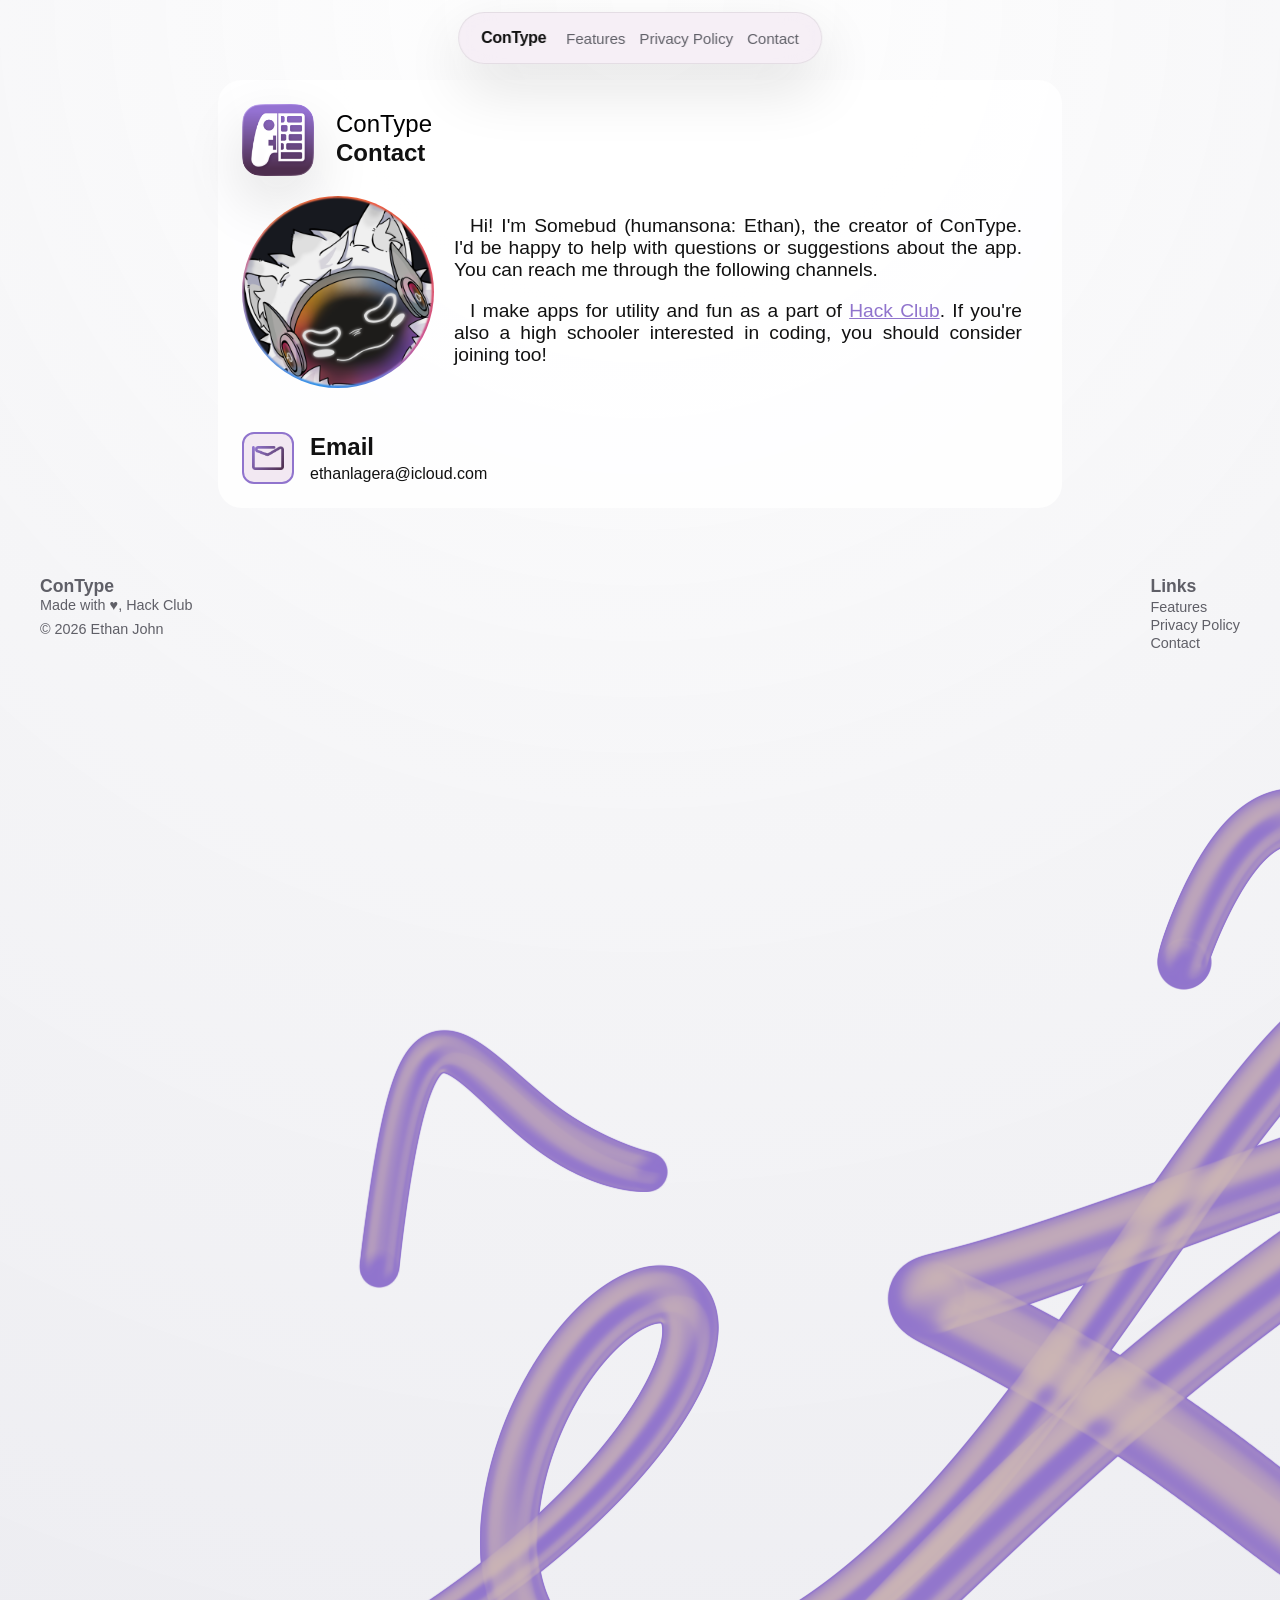
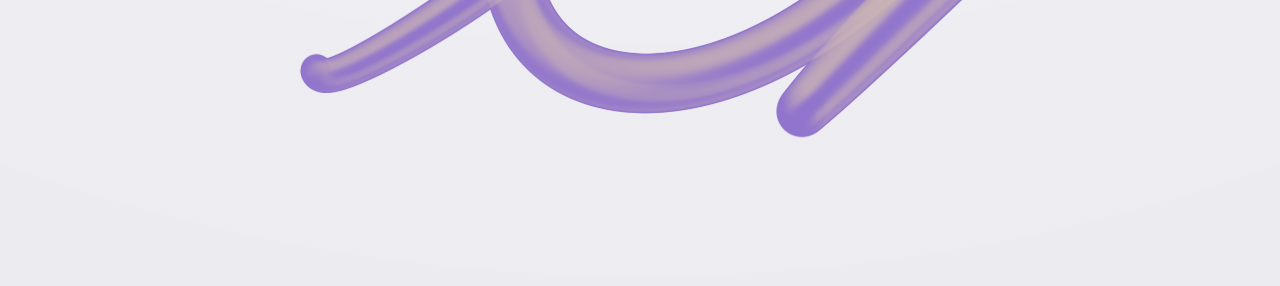
==== contact/index.html @ 84a1547d "Improved contact page, added profile pictures" ====
<!doctype html>
<html lang="en">
	<head>
		<meta charset="UTF-8" />
		<meta name="viewport" content="width=device-width, initial-scale=1.0" />
		<title>ConType - Contact</title>
		<link rel="stylesheet" href="../style.css" />
		<link rel="stylesheet" href="./contact-style.css" />
	</head>
	<body>
		<div class="page-shell">
			<header class="topbar">
				<a class="brand" href="../index.html">ConType</a>
				<nav class="topnav" aria-label="Primary">
					<a href="../index.html#features">Features</a>
					<a href="../privacy-policy/">Privacy Policy</a>
					<a href="#">Contact</a>
				</nav>
			</header>

			<main>
				<section class="carousel-container navbar-padding" id="contact">
					<div class="hero-side">
						<img
							src="../Assets/IconLight.png"
							alt="ConType Icon"
							class="hero-icon"
						/>
						<div class="hero-content">
							<h1 class="hero-title" id="hero-title">ConType</h1>
							<h1>Contact</h1>
						</div>
					</div>

					<div class="hstack">
						<div class="profile-group" id="profileGroup">
							<img
								src="../Assets/Profile1.png"
								alt="A drawing of exitOne (my character)"
								class="profile-pic circle active"
							/>
							<img
								src="../Assets/Profile2.png"
								alt="A picture of with other Hack Clubbers in an elevator"
								class="profile-pic square"
							/>
							<img
								src="../Assets/Profile3.png"
								alt="A drawing of Froot (my character)"
								class="profile-pic circle"
							/>
							<img
								src="../Assets/Profile4.png"
								alt="A picture of me holding a Blåhaj in a Beach"
								class="profile-pic square"
							/>
						</div>
						<div>
							<p class="contact-desc">
								Hi! I'm Somebud (humansona: Ethan), the creator of ConType. I'd
								be happy to help with questions or suggestions about the app.
								You can reach me through the following channels.
							</p>
							<p class="contact-desc">
								I make apps for utility and fun as a part of
								<a
									href="https://hackclub.com/"
									target="_blank"
									rel="noopener noreferrer"
									>Hack Club</a
								>. If you're also a high schooler interested in coding, you
								should consider joining too!
							</p>
						</div>
					</div>

					<div class="contact-row">
						<div class="contact-icon">
							<img src="../Assets/Mail.png" alt="Email" />
						</div>
						<div class="stack">
							<h2>Email</h2>
							<a href="mailto:ethanlagera@icloud.com">ethanlagera@icloud.com</a>
						</div>
					</div>
				</section>
			</main>

			<footer class="footer">
				<div class="footer-split">
					<div>
						<p class="footer-heading">ConType</p>
						<a
							href="https://hackclub.com/"
							class="footer-credit-link"
							aria-label="Hack Club link"
						>
							Made with ♥, Hack Club
						</a>
						<p>&copy; 2026 Ethan John</p>
					</div>
					<div>
						<p class="footer-heading">Links</p>
						<div class="footer-stack">
							<a href="#features">Features</a>
							<a href="./privacy-policy/">Privacy Policy</a>
							<a href="./contact/">Contact</a>
						</div>
					</div>
					<div>
						<img src="../Assets/signature.png" />
					</div>
				</div>
			</footer>
		</div>

		<script>
			let currentProfileIndex = 0;
			const profileGroup = document.getElementById("profileGroup");
			const profileImages = profileGroup.querySelectorAll(".profile-pic");
			const totalProfiles = profileImages.length;
			let canTrigger = true;
			const DEBOUNCE_MS = 1000; // 1 second

			function showNextProfile() {
				profileImages.forEach((img) => img.classList.remove("active"));
				currentProfileIndex = (currentProfileIndex + 1) % totalProfiles;
				profileImages[currentProfileIndex].classList.add("active");
			}

			function triggerNext() {
				if (!canTrigger) return;
				canTrigger = false;
				showNextProfile();
				setTimeout(() => {
					canTrigger = true;
				}, DEBOUNCE_MS);
			}

			// Handle hover
			profileGroup.addEventListener("mouseenter", () => {
				triggerNext();
			});

			// Handle click
			profileGroup.addEventListener("click", () => {
				canTrigger = true;
				triggerNext();
			});

			// Handle touch/tap
			profileGroup.addEventListener("touchstart", (e) => {
				canTrigger = true;
				e.preventDefault();
				triggerNext();
			});
		</script>
	</body>
</html>
---- style.css ----
:root {
	color-scheme: light;
	--page-bg: #f2e8f2;
	--text-primary: #111111;
	--text-secondary: #5f5f67;
	--surface: rgba(242, 232, 242, 0.7);
	--surface-border: rgba(17, 17, 17, 0.08);
	--theme-primary: #9074cd;
	--theme-secondary: #f2e8f2;
	--theme-tertiary: #4f2f50;
	--hero-text: #f2e8f2;
	--hero-muted: #f2e8f2d9;
	--pill-bg: #8965d7;
	--pill-text: #f2e8f2;
	--pill-border: rgba(17, 17, 17, 0.1);
	--shadow: 0 24px 60px rgba(17, 17, 17, 0.12);
	--radius-xl: 32px;
	--radius-pill: 999px;
	--page-max: 1280px;
	--split-overlap: 72px;
	--page-gutter: 20px;
	--carousel-surface: rgba(255, 255, 255, 0.9);
	--hero-image-current: url("Assets/BannerRoblox.png");
	--hero-image-next: url("Assets/BannerRoblox.png");
}

* {
	box-sizing: border-box;
}

html {
	scroll-behavior: smooth;
}

body {
	margin: 0;
	font-family: -apple-system, BlinkMacSystemFont, "Segoe UI", sans-serif;
	background: radial-gradient(
		circle at top,
		rgba(255, 255, 255, 0.92),
		rgba(245, 245, 247, 0.98) 42%,
		rgba(235, 235, 240, 1) 100%
	);
	color: var(--text-primary);
	min-height: 100vh;
}

a {
	color: inherit;
	text-decoration: none;
}

.page-shell {
	width: min(100%, var(--page-max));
	min-height: 100vh;
	margin: 0 auto;
	padding: var(--page-gutter) var(--page-gutter) 0;
	display: flex;
	flex-direction: column;
}

.page-shell main {
	flex: 1;
}

.topbar {
	position: fixed;
	top: 12px;
	left: 50%;
	transform: translateX(-50%);
	z-index: 10;
	display: flex;
	align-items: center;
	justify-content: space-between;
	gap: 20px;
	padding: 16px 22px;
	border: 1px solid var(--surface-border);
	border-radius: var(--radius-pill);
	background: var(--surface);
	backdrop-filter: blur(18px);
	box-shadow: var(--shadow);
	width: max-content;
	max-width: calc(100% - 40px);
}

.brand {
	font-size: 1rem;
	font-weight: 600;
	letter-spacing: -0.02em;
}

.topnav {
	display: flex;
	flex-wrap: wrap;
	justify-content: flex-end;
	gap: 14px;
}

.topnav a {
	color: var(--text-secondary);
	font-size: 0.94rem;
	font-weight: 500;
	transition: color 0.2s ease;
}

.topnav a:hover,
.topnav a:focus-visible {
	color: var(--text-primary);
}

.hero {
	position: relative;
	height: clamp(360px, 62.5vw, 80vh);
	min-height: 360px;
	color: var(--hero-text);
	overflow: hidden;
	box-shadow: var(--shadow);
	margin: calc(-1 * var(--page-gutter)) calc(-1 * var(--page-gutter)) 0;
}

.hero::before,
.hero::after {
	content: "";
	position: absolute;
	inset: 0;
	background-size: cover;
	background-position: center center;
	background-repeat: no-repeat;
	pointer-events: none;
}

.hero::before {
	background-image:
		var(--hero-image-current),
		linear-gradient(180deg, var(--theme-primary) 0%, var(--theme-tertiary) 72%);
	opacity: 1;
}

.hero::after {
	background-image:
		var(--hero-image-next),
		linear-gradient(180deg, var(--theme-primary) 0%, var(--theme-tertiary) 72%);
	opacity: 0;
	transition: opacity 0.9s ease;
}

.hero.is-fading::after {
	opacity: 1;
}

.hero-credit-link {
	position: absolute;
	right: 18px;
	bottom: 16px;
	z-index: 3;
	display: inline-flex;
	align-items: center;
	padding: 8px 12px;
	border-radius: 999px;
	background: rgba(17, 18, 24, 0.6);
	backdrop-filter: blur(10px);
	color: var(--hero-text);
	font-size: 0.65rem;
	font-weight: 400;
	letter-spacing: 0.01em;
	text-decoration: none;
	transition: background-color 0.18s ease;
}

.hero-credit-link:hover,
.hero-credit-link:focus-visible {
	background: rgba(17, 18, 24, 0.8);
}

.hero-inner {
	position: relative;
	z-index: 2;
	min-height: 100%;
	display: grid;
	align-items: start;
	justify-items: center;
	padding: 96px 28px 56px;
	text-align: center;
}

@media (prefers-reduced-motion: reduce) {
	.hero::after {
		transition: none;
	}
}

.hero-content {
	width: min(100%, 820px);
	display: grid;
	justify-items: center;
	gap: 22px;
}

.hero-side {
	display: flex;
	align-items: center;
	gap: 22px;
}

.hero-icon {
	width: 96px;
	height: 96px;
	border-radius: 24px;
	box-shadow: var(--shadow);
	object-fit: cover;
	object-position: center;
}

.hero-title {
	margin: 0;
	color: var(--theme-secondary);
	font-size: clamp(3rem, 6vw, 7rem);
	line-height: 0.95;
	font-weight: 700;
	text-shadow: #11111130 0 2px 4px;
}

.hero-subtitle {
	margin: 0;
	max-width: 48ch;
	color: var(--theme-tertiary);
	font-size: clamp(1rem, 2vw, 1.15rem);
	line-height: 1.55;
	border: 1px solid var(--surface-border);
	border-radius: var(--radius-pill);
	background: var(--surface);
	backdrop-filter: blur(18px);
	box-shadow: var(--shadow);
	padding: 1px 12px;
}

.hero-actions {
	display: flex;
	flex-wrap: wrap;
	justify-content: center;
	gap: 14px;
	margin-top: 4px;
}

.pill-button {
	display: inline-flex;
	align-items: center;
	justify-content: center;
	min-height: 46px;
	padding: 0 22px;
	border-radius: var(--radius-pill);
	border: 1px solid transparent;
	font-size: 0.96rem;
	font-weight: 600;
	transition:
		transform 0.18s ease,
		box-shadow 0.18s ease,
		border-color 0.18s ease;
}

.pill-button:hover,
.pill-button:focus-visible {
	transform: translateY(-1px);
}

.pill-button.primary {
	background: var(--pill-bg);
	color: var(--pill-text);
	box-shadow: 0 12px 24px rgba(0, 0, 0, 0.22);
}

.pill-button.secondary {
	color: var(--pill-bg);
	border-color: var(--pill-bg);
	background: var(--pill-text);
	box-shadow: 0 12px 24px rgba(0, 0, 0, 0.22);
}

.split-section {
	display: grid;
	grid-template-rows: repeat(1, minmax(0, 1fr));
	row-gap: 6rem;
	column-gap: 24px;
	margin: 6rem 0;
}

.split-group {
	display: grid;
	grid-template-columns: repeat(2, minmax(0, 1fr));
}

.split-panel {
	position: relative;
	min-height: 320px;
	padding: 28px;
	/* border-radius: var(--radius-xl);
	background: rgba(255, 255, 255, 0.72);
	backdrop-filter: blur(16px);
	box-shadow: var(--shadow); */
}

.split-media {
	display: grid;
	place-items: center;
	background: linear-gradient(150deg, #9074cd, #4f2f50);
	color: rgba(255, 255, 255, 0.76);
	max-width: clamp(60vw, 100%, 100vw);
	border-radius: var(--radius-xl);
}

.media-placeholder {
	width: min(100%, 420px);
	aspect-ratio: 4 / 3;
	border-radius: 26px;
	border: 1px solid rgba(255, 255, 255, 0.16);
	background:
		linear-gradient(135deg, #222222, #4f2f50), rgba(255, 255, 255, 0.04);
	display: grid;
	place-items: center;
	font-size: 0.95rem;
	letter-spacing: 0.02em;
	text-transform: uppercase;
}

.feature-image {
	width: 100%;
	object-fit: cover;
	object-position: center;
}

.split-copy {
	isolation: isolate;
	display: grid;
	align-content: center;
	align-self: stretch;
	height: 100%;
	gap: 16px;
	background: transparent;
	padding: 28px;
}

.eyebrow {
	margin: 0;
	color: var(--text-secondary);
	font-size: 0.82rem;
	font-weight: 700;
	letter-spacing: 0.16em;
	text-transform: uppercase;
}

.split-copy h2 {
	margin: 0;
	font-size: clamp(1.8rem, 4vw, 3rem);
	line-height: 1.04;
	letter-spacing: -0.05em;
}

.split-copy p {
	margin: 0;
	max-width: 46ch;
	color: var(--text-secondary);
	font-size: 1.02rem;
	line-height: 1.7;
}

.carousel-section {
	margin-top: 40px;
	margin-bottom: 40px;
}

.carousel-container {
	display: grid;
	gap: 20px;
	background: var(--carousel-surface);
	padding: 20px;
	border-radius: 24px;
}

.carousel-viewport {
	position: relative;
	height: 55vh;
	overflow: hidden;
	border-radius: 16px;
	padding: 20px;
	background-image: linear-gradient(
		180deg,
		var(--theme-primary) 0%,
		var(--theme-tertiary) 70%
	);
}

.carousel-track {
	display: flex;
	height: 100%;
	transition: transform 0.4s ease-out;
}

.carousel-slide {
	flex: 0 0 100%;
	width: 100%;
	height: 100%;
	box-sizing: border-box;
	padding: 0 24px;
	display: block;
	object-fit: contain;
	object-position: center;
}

.carousel-info {
	display: grid;
	gap: 12px;
}

.carousel-meta {
	display: flex;
	align-items: center;
	justify-content: space-between;
	gap: 12px;
}

.carousel-caption {
	margin: 0;
	font-size: 0.95rem;
	color: var(--text-secondary);
	font-weight: 500;
}

.carousel-caption strong {
	font-weight: 700;
	color: var(--text-primary);
}

.carousel-controls {
	display: flex;
	align-items: center;
	justify-content: center;
	gap: 20px;
}

.carousel-btn {
	padding: 0;
	cursor: pointer;
	font-size: 1.2rem;
	font-weight: 700;
	color: var(--pill-bg);
	transition: all 0.1s ease-out;
	width: 40px;
	height: 40px;
	display: flex;
	align-items: center;
	justify-content: center;
	flex-shrink: 0;
	background: rgba(255, 255, 255, 0.9);
	border: 1px solid rgba(17, 17, 17, 0.08);
	border-radius: 50%;
	box-shadow: 0 2px 8px rgba(0, 0, 0, 0.08);
}

.carousel-btn:hover {
	background: var(--theme-secondary);
	font-size: 1rem;
	opacity: 0.9;
}

.carousel-indicators {
	display: flex;
	align-items: center;
	gap: 8px;
	padding: 14px 18px;
	background: rgba(255, 255, 255, 0.9);
	border: 1px solid rgba(17, 17, 17, 0.08);
	border-radius: 999px;
	box-shadow: 0 2px 8px rgba(0, 0, 0, 0.08);
}

.carousel-dot {
	width: 12px;
	height: 12px;
	padding: 0;
	background: rgba(17, 17, 17, 0.2);
	border: none;
	border-radius: 50%;
	cursor: pointer;
	transition: all 0.2s ease-out;
}

.carousel-dot:hover {
	background: rgba(17, 17, 17, 0.3);
	scale: 0.95;
}

.carousel-dot.is-active {
	width: 32px;
	border-radius: 6px;
	background: var(--pill-bg);
}

.carousel-credit {
	margin: 0;
	font-size: 0.85rem;
	color: var(--text-secondary);
	text-align: right;
	font-weight: 500;
}

.sr-only {
	position: absolute;
	width: 1px;
	height: 1px;
	padding: 0;
	margin: -1px;
	overflow: hidden;
	clip: rect(0, 0, 0, 0);
	white-space: nowrap;
	border: 0;
}

.footer {
	margin-top: 40px;
	padding: 20px;
	text-align: left;
	color: var(--text-secondary);
	font-size: 0.9rem;
}

.footer-split {
	display: flex;
	flex-wrap: wrap;
	gap: 12px 24px;
	justify-content: space-between;
	align-items: flex-start;
}

.footer-stack {
	display: flex;
	flex-direction: column;
	margin-top: 2px;
	gap: 2px;
}

.footer p {
	margin: 8px 0 0 0;
}

.footer-heading {
	margin: 0 0 8px 0;
	font-size: 1.1rem;
	font-weight: 600;
}

.footer-credit-link {
	color: var(--text-secondary);
	font-weight: 500;
}

.footer-signature {
	height: 64px;
}

/* Vertically center the signature column only */
.footer-split > div:last-child {
	align-self: center;
}

@media (max-width: 860px) {
	:root {
		--page-gutter: 14px;
	}

	.page-shell {
		padding: var(--page-gutter) var(--page-gutter) 44px;
	}

	.topnav {
		justify-content: flex-start;
	}

	.split-section {
		row-gap: 4rem;
	}

	.split-group {
		grid-template-columns: 1fr;
		row-gap: 0;
	}

	.split-panel {
		min-height: auto;
	}

	.split-copy {
		margin-left: 0;
		margin-right: 0;
		padding: 22px;
	}

	.hero-inner {
		padding: 56px 22px 44px;
	}

	.carousel-stage {
		height: clamp(260px, 46svh, 520px);
		padding: 14px 10px;
	}

	.carousel-nav {
		width: 46px;
		height: 46px;
	}

	.carousel-nav-prev {
		left: 44px;
	}

	.carousel-nav-next {
		right: 44px;
	}
}

@media (max-width: 560px) {
	:root {
		--page-gutter: 14px;
	}

	.topbar {
		padding: 14px 16px;
	}

	.topnav {
		gap: 10px 14px;
	}

	.pill-button {
		width: 100%;
	}

	.hero-actions {
		width: 100%;
	}

	.hero-content {
		gap: 18px;
	}

	.split-panel {
		padding: 22px;
	}

	.carousel-heading {
		font-size: clamp(1.6rem, 8vw, 2.4rem);
	}

	.carousel-stage {
		height: clamp(230px, 42svh, 420px);
		padding: 12px 8px;
	}

	.carousel-slide-copy {
		font-size: 0.98rem;
	}

	.carousel-dots {
		gap: 8px;
		padding: 8px 12px;
	}
}
---- contact/contact-style.css ----
.page-shell main {
	display: flex;
	flex-direction: column;
	align-items: center;
	justify-content: center;
}

.navbar-padding {
	margin-top: 60px;
}

.carousel-container {
	padding: 24px;
	max-width: 960px;
	align-items: center;
}

.hero-icon {
	width: 72px;
	height: 72px;
	border-radius: 18px;
}

.hero-title {
	font-size: 1.5rem;
	font-weight: 400;
	color: black;
	text-shadow: none;
}

.hero-content {
	display: flex;
	flex-direction: column;
	align-items: start;
	gap: 4px;
}

.hero-content h1 {
	margin: 0;
}

.contact-desc {
	font-size: 1.2rem;
	font-weight: 400;
	text-indent: 1rem;
	text-align: justify;
	max-width: 600px;
	padding: 0 16px;
}

.contact-desc a {
	font-size: 1.2rem;
	font-weight: 500;
	letter-spacing: 0.9;
	color: #9074cd;
	text-decoration: underline;
}

.profile-group {
	width: 192px;
	height: 192px;
	position: relative;
	cursor: pointer;
	user-select: none;
}

.profile-pic {
	width: 192px;
	height: 192px;
	object-fit: cover;
	position: absolute;
	top: 0;
	left: 0;
	opacity: 0;
	transition: opacity 0.3s ease;
}

.profile-pic.active {
	opacity: 1;
}

.profile-pic.circle {
	border-radius: 50%;
}

.profile-pic.square {
	border-radius: 2rem;
}

.contact-row {
	display: flex;
	align-items: center;
	gap: 16px;
	margin-top: 24px;
}

.contact-icon {
	width: 52px;
	height: 52px;
	display: flex;
	flex-direction: column;
	align-items: center;
	padding: 8px;
	background-color: #f2e8f2;
	border: 2px solid #9074cd;
	border-radius: 12px;
}

.contact-icon img {
	width: 100%;
	height: 100%;
	object-fit: contain;
}

.hstack {
	display: flex;
	flex-direction: row;
	gap: 4px;
}

.stack {
	display: flex;
	flex-direction: column;
	gap: 4px;
}

.stack * {
	margin: 0;
}
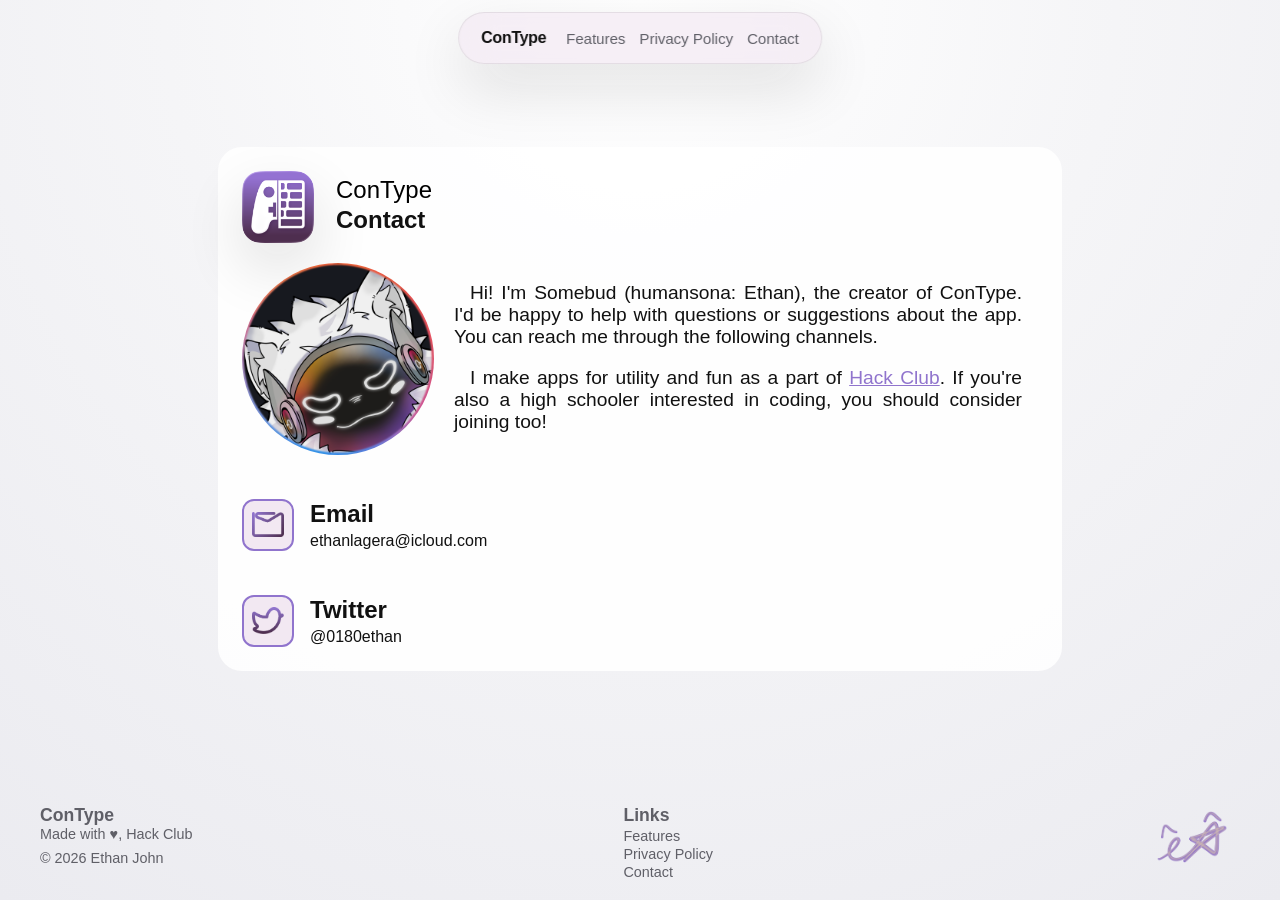
==== commit aed1ca33: "Fixed missing class and alt-text on footer signature in Contact page" ====
--- a/contact/index.html
+++ b/contact/index.html
@@ -83,6 +83,20 @@
 							<a href="mailto:ethanlagera@icloud.com">ethanlagera@icloud.com</a>
 						</div>
 					</div>
+					<div class="contact-row">
+						<div class="contact-icon">
+							<img src="../Assets/Twitter.png" alt="Twitter" />
+						</div>
+						<div class="stack">
+							<h2>Twitter</h2>
+							<a
+								href="https://twitter.com/0180ethan"
+								target="_blank"
+								rel="noopener noreferrer"
+								>@0180ethan</a
+							>
+						</div>
+					</div>
 				</section>
 			</main>
 
@@ -108,7 +122,11 @@
 						</div>
 					</div>
 					<div>
-						<img src="../Assets/signature.png" />
+						<img
+							src="../Assets/signature.png"
+							alt="Signature"
+							class="footer-signature"
+						/>
 					</div>
 				</div>
 			</footer>
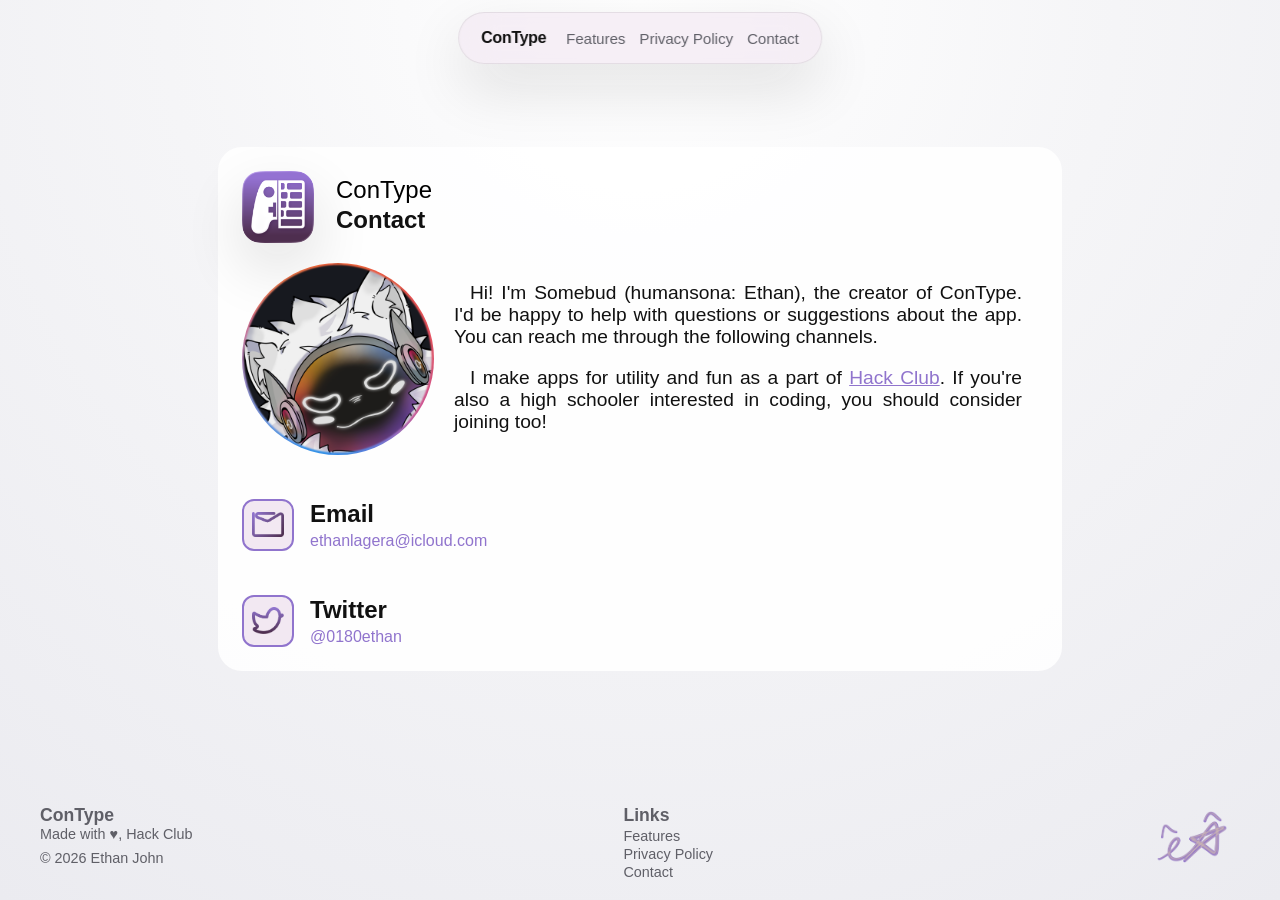
==== commit 628add43: "Updated footer and navbar links" ====
--- a/contact/index.html
+++ b/contact/index.html
@@ -12,7 +12,7 @@
 			<header class="topbar">
 				<a class="brand" href="../index.html">ConType</a>
 				<nav class="topnav" aria-label="Primary">
-					<a href="../index.html#features">Features</a>
+					<a href="../#features">Features</a>
 					<a href="../privacy-policy/">Privacy Policy</a>
 					<a href="#">Contact</a>
 				</nav>
@@ -116,9 +116,9 @@
 					<div>
 						<p class="footer-heading">Links</p>
 						<div class="footer-stack">
-							<a href="#features">Features</a>
-							<a href="./privacy-policy/">Privacy Policy</a>
-							<a href="./contact/">Contact</a>
+							<a href="../#features">Features</a>
+							<a href="../privacy-policy/">Privacy Policy</a>
+							<a href="#">Contact</a>
 						</div>
 					</div>
 					<div>
--- a/contact/contact-style.css
+++ b/contact/contact-style.css
@@ -127,3 +127,7 @@
 .stack * {
 	margin: 0;
 }
+
+.stack a {
+	color: #9074cd;
+}
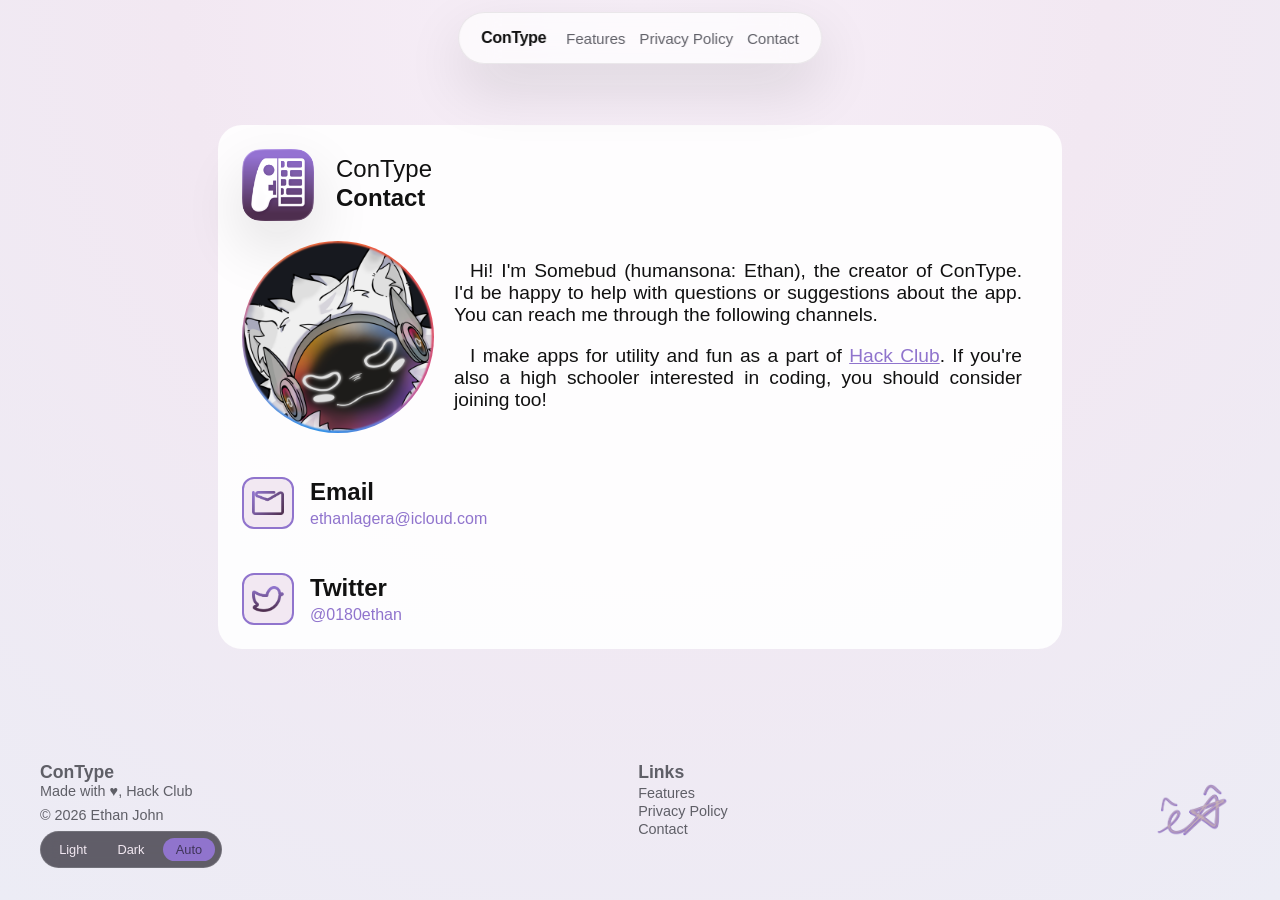
==== commit a76d3ead: "Added dark mode" ====
--- a/contact/index.html
+++ b/contact/index.html
@@ -7,7 +7,7 @@
 		<link rel="stylesheet" href="../style.css" />
 		<link rel="stylesheet" href="./contact-style.css" />
 	</head>
-	<body>
+	<body class="aux-page">
 		<div class="page-shell">
 			<header class="topbar">
 				<a class="brand" href="../index.html">ConType</a>
@@ -25,6 +25,8 @@
 							src="../Assets/IconLight.png"
 							alt="ConType Icon"
 							class="hero-icon"
+							data-theme-light="../Assets/IconLight.png"
+							data-theme-dark="../Assets/IconDark.png"
 						/>
 						<div class="hero-content">
 							<h1 class="hero-title" id="hero-title">ConType</h1>
@@ -173,5 +175,6 @@
 				triggerNext();
 			});
 		</script>
+		<script src="../script.js" defer></script>
 	</body>
 </html>
--- a/style.css
+++ b/style.css
@@ -1,19 +1,31 @@
 :root {
 	color-scheme: light;
-	--page-bg: #f2e8f2;
+	--page-bg-start: #f7eff8;
+	--page-bg-mid: #f2e8f2;
+	--page-bg-end: #ececf5;
 	--text-primary: #111111;
 	--text-secondary: #5f5f67;
-	--surface: rgba(242, 232, 242, 0.7);
+	--surface: rgba(255, 255, 255, 0.68);
 	--surface-border: rgba(17, 17, 17, 0.08);
 	--theme-primary: #9074cd;
 	--theme-secondary: #f2e8f2;
 	--theme-tertiary: #4f2f50;
 	--hero-text: #f2e8f2;
 	--hero-muted: #f2e8f2d9;
-	--pill-bg: #8965d7;
+	--pill-bg: #9074cd;
 	--pill-text: #f2e8f2;
 	--pill-border: rgba(17, 17, 17, 0.1);
 	--shadow: 0 24px 60px rgba(17, 17, 17, 0.12);
+	--control-bg: rgba(255, 255, 255, 0.9);
+	--control-bg-hover: rgba(242, 232, 242, 0.98);
+	--control-text: var(--pill-bg);
+	--control-border: rgba(17, 17, 17, 0.08);
+	--control-shadow: 0 2px 8px rgba(0, 0, 0, 0.08);
+	--picker-surface: rgba(20, 18, 28, 0.65);
+	--picker-border: rgba(255, 255, 255, 0.12);
+	--picker-text: #f2e8f2;
+	--picker-active-bg: #9074cd;
+	--picker-active-text: rgba(20, 18, 28, 0.65);
 	--radius-xl: 32px;
 	--radius-pill: 999px;
 	--page-max: 1280px;
@@ -24,6 +36,64 @@
 	--hero-image-next: url("Assets/BannerRoblox.png");
 }
 
+@media (prefers-color-scheme: dark) {
+	:root:not([data-theme]) {
+		color-scheme: dark;
+		--page-bg-start: #100d13;
+		--page-bg-mid: #1d102a;
+		--page-bg-end: #100714;
+		--text-primary: #eef2ff;
+		--text-secondary: #a5adc5;
+		--surface: rgba(17, 23, 38, 0.72);
+		--surface-border: rgba(255, 255, 255, 0.08);
+		--theme-primary: #9074cd;
+		--theme-secondary: #f2e8f2;
+		--theme-tertiary: #4f2f50;
+		--hero-text: #f4f6ff;
+		--hero-muted: rgba(244, 246, 255, 0.84);
+		--pill-bg: #9074cd;
+		--pill-text: #0b1324;
+		--pill-border: rgba(255, 255, 255, 0.12);
+		--shadow: 0 26px 64px rgba(0, 0, 0, 0.32);
+		--control-bg: rgba(18, 24, 40, 0.9);
+		--control-bg-hover: rgba(28, 37, 61, 0.96);
+		--control-text: var(--pill-bg);
+		--control-border: rgba(255, 255, 255, 0.08);
+		--control-shadow: 0 10px 22px rgba(0, 0, 0, 0.3);
+		--carousel-surface: rgba(37, 37, 37, 0.9);
+	}
+}
+
+html[data-theme="dark"] {
+	color-scheme: dark;
+	--page-bg-start: #100d13;
+	--page-bg-mid: #1d102a;
+	--page-bg-end: #100714;
+	--text-primary: #eef2ff;
+	--text-secondary: #a5adc5;
+	--surface: rgba(17, 23, 38, 0.72);
+	--surface-border: rgba(255, 255, 255, 0.08);
+	--theme-primary: #9074cd;
+	--theme-secondary: #f2e8f2;
+	--theme-tertiary: #4f2f50;
+	--hero-text: #f4f6ff;
+	--hero-muted: rgba(244, 246, 255, 0.84);
+	--pill-bg: #9074cd;
+	--pill-text: #0b1324;
+	--pill-border: rgba(255, 255, 255, 0.12);
+	--shadow: 0 26px 64px rgba(0, 0, 0, 0.32);
+	--control-bg: rgba(18, 24, 40, 0.9);
+	--control-bg-hover: rgba(28, 37, 61, 0.96);
+	--control-text: var(--pill-bg);
+	--control-border: rgba(255, 255, 255, 0.08);
+	--control-shadow: 0 10px 22px rgba(0, 0, 0, 0.3);
+	--carousel-surface: rgba(37, 37, 37, 0.9);
+}
+
+html[data-theme="light"] {
+	color-scheme: light;
+}
+
 * {
 	box-sizing: border-box;
 }
@@ -37,9 +107,9 @@
 	font-family: -apple-system, BlinkMacSystemFont, "Segoe UI", sans-serif;
 	background: radial-gradient(
 		circle at top,
-		rgba(255, 255, 255, 0.92),
-		rgba(245, 245, 247, 0.98) 42%,
-		rgba(235, 235, 240, 1) 100%
+		var(--page-bg-start),
+		var(--page-bg-mid) 42%,
+		var(--page-bg-end) 100%
 	);
 	color: var(--text-primary);
 	min-height: 100vh;
@@ -54,7 +124,7 @@
 	width: min(100%, var(--page-max));
 	min-height: 100vh;
 	margin: 0 auto;
-	padding: var(--page-gutter) var(--page-gutter) 0;
+	padding: var(--page-gutter) var(--page-gutter) 12px;
 	display: flex;
 	flex-direction: column;
 }
@@ -217,7 +287,7 @@
 	font-size: clamp(3rem, 6vw, 7rem);
 	line-height: 0.95;
 	font-weight: 700;
-	text-shadow: #11111130 0 2px 4px;
+	text-shadow: rgba(0, 0, 0, 0.28) 0 2px 4px;
 }
 
 .hero-subtitle {
@@ -302,7 +372,11 @@
 .split-media {
 	display: grid;
 	place-items: center;
-	background: linear-gradient(150deg, #9074cd, #4f2f50);
+	background: linear-gradient(
+		150deg,
+		var(--theme-primary),
+		var(--theme-tertiary)
+	);
 	color: rgba(255, 255, 255, 0.76);
 	max-width: clamp(60vw, 100%, 100vw);
 	border-radius: var(--radius-xl);
@@ -381,7 +455,7 @@
 	height: 55vh;
 	overflow: hidden;
 	border-radius: 16px;
-	padding: 20px;
+	padding: 0;
 	background-image: linear-gradient(
 		180deg,
 		var(--theme-primary) 0%,
@@ -400,10 +474,18 @@
 	width: 100%;
 	height: 100%;
 	box-sizing: border-box;
-	padding: 0 24px;
+	padding: 20px 24px;
 	display: block;
+	max-width: 100%;
+	max-height: 100%;
 	object-fit: contain;
 	object-position: center;
+	min-width: 0;
+}
+
+.carousel-slide.full {
+	padding: 0;
+	object-fit: cover;
 }
 
 .carousel-info {
@@ -442,7 +524,7 @@
 	cursor: pointer;
 	font-size: 1.2rem;
 	font-weight: 700;
-	color: var(--pill-bg);
+	color: var(--control-text);
 	transition: all 0.1s ease-out;
 	width: 40px;
 	height: 40px;
@@ -450,14 +532,14 @@
 	align-items: center;
 	justify-content: center;
 	flex-shrink: 0;
-	background: rgba(255, 255, 255, 0.9);
-	border: 1px solid rgba(17, 17, 17, 0.08);
+	background: var(--control-bg);
+	border: 1px solid var(--control-border);
 	border-radius: 50%;
-	box-shadow: 0 2px 8px rgba(0, 0, 0, 0.08);
+	box-shadow: var(--control-shadow);
 }
 
 .carousel-btn:hover {
-	background: var(--theme-secondary);
+	background: var(--control-bg-hover);
 	font-size: 1rem;
 	opacity: 0.9;
 }
@@ -467,17 +549,17 @@
 	align-items: center;
 	gap: 8px;
 	padding: 14px 18px;
-	background: rgba(255, 255, 255, 0.9);
-	border: 1px solid rgba(17, 17, 17, 0.08);
+	background: var(--control-bg);
+	border: 1px solid var(--control-border);
 	border-radius: 999px;
-	box-shadow: 0 2px 8px rgba(0, 0, 0, 0.08);
+	box-shadow: var(--control-shadow);
 }
 
 .carousel-dot {
 	width: 12px;
 	height: 12px;
 	padding: 0;
-	background: rgba(17, 17, 17, 0.2);
+	background: color-mix(in srgb, var(--control-text) 20%, transparent);
 	border: none;
 	border-radius: 50%;
 	cursor: pointer;
@@ -485,7 +567,7 @@
 }
 
 .carousel-dot:hover {
-	background: rgba(17, 17, 17, 0.3);
+	background: color-mix(in srgb, var(--control-text) 32%, transparent);
 	scale: 0.95;
 }
 
@@ -501,6 +583,12 @@
 	color: var(--text-secondary);
 	text-align: right;
 	font-weight: 500;
+}
+
+.carousel-credit:hover,
+.carousel-credit:focus-visible {
+	color: var(--text-primary);
+	text-decoration: underline;
 }
 
 .sr-only {
@@ -548,6 +636,12 @@
 	font-weight: 600;
 }
 
+/* Auxiliary pages (contact / privacy) should use primary text for hero title */
+.aux-page .hero-title {
+	color: var(--text-primary) !important;
+	text-shadow: none;
+}
+
 .footer-credit-link {
 	color: var(--text-secondary);
 	font-weight: 500;
@@ -557,6 +651,50 @@
 	height: 64px;
 }
 
+.theme-picker {
+	position: static;
+	display: inline-flex;
+	align-items: center;
+	gap: 6px;
+	padding: 6px;
+	margin-top: 8px;
+	border-radius: 999px;
+	background: var(--picker-surface);
+	border: 1px solid var(--picker-border);
+	backdrop-filter: blur(8px);
+	box-shadow: none;
+	color: var(--picker-text);
+}
+
+.theme-picker button {
+	min-width: 52px;
+	padding: 4px 6px;
+	border: 0;
+	border-radius: 999px;
+	background: transparent;
+	color: inherit;
+	font: inherit;
+	font-size: 0.8rem;
+	font-weight: 400;
+	cursor: pointer;
+	transition:
+		background-color 0.18s ease,
+		color 0.18s ease,
+		transform 0.18s ease;
+}
+
+.theme-picker button:hover,
+.theme-picker button:focus-visible {
+	transform: translateY(-1px);
+	outline: none;
+	background: rgba(255, 255, 255, 0.08);
+}
+
+.theme-picker button.is-active {
+	background: var(--picker-active-bg);
+	color: var(--picker-active-text);
+}
+
 /* Vertically center the signature column only */
 .footer-split > div:last-child {
 	align-self: center;
@@ -568,7 +706,7 @@
 	}
 
 	.page-shell {
-		padding: var(--page-gutter) var(--page-gutter) 44px;
+		padding: var(--page-gutter) var(--page-gutter) 24px;
 	}
 
 	.topnav {
@@ -594,10 +732,6 @@
 		padding: 22px;
 	}
 
-	.hero-inner {
-		padding: 56px 22px 44px;
-	}
-
 	.carousel-stage {
 		height: clamp(260px, 46svh, 520px);
 		padding: 14px 10px;
@@ -626,12 +760,22 @@
 		padding: 14px 16px;
 	}
 
+	.theme-picker {
+		gap: 4px;
+	}
+
 	.topnav {
 		gap: 10px 14px;
 	}
 
 	.pill-button {
 		width: 100%;
+	}
+
+	.theme-picker button {
+		min-width: 48px;
+		padding: 8px 10px;
+		font-size: 0.86rem;
 	}
 
 	.hero-actions {
--- a/contact/contact-style.css
+++ b/contact/contact-style.css
@@ -131,3 +131,11 @@
 .stack a {
 	color: #9074cd;
 }
+
+@media (max-width: 860px) {
+	.hstack {
+		flex-direction: column;
+		align-items: center;
+		text-align: center;
+	}
+}
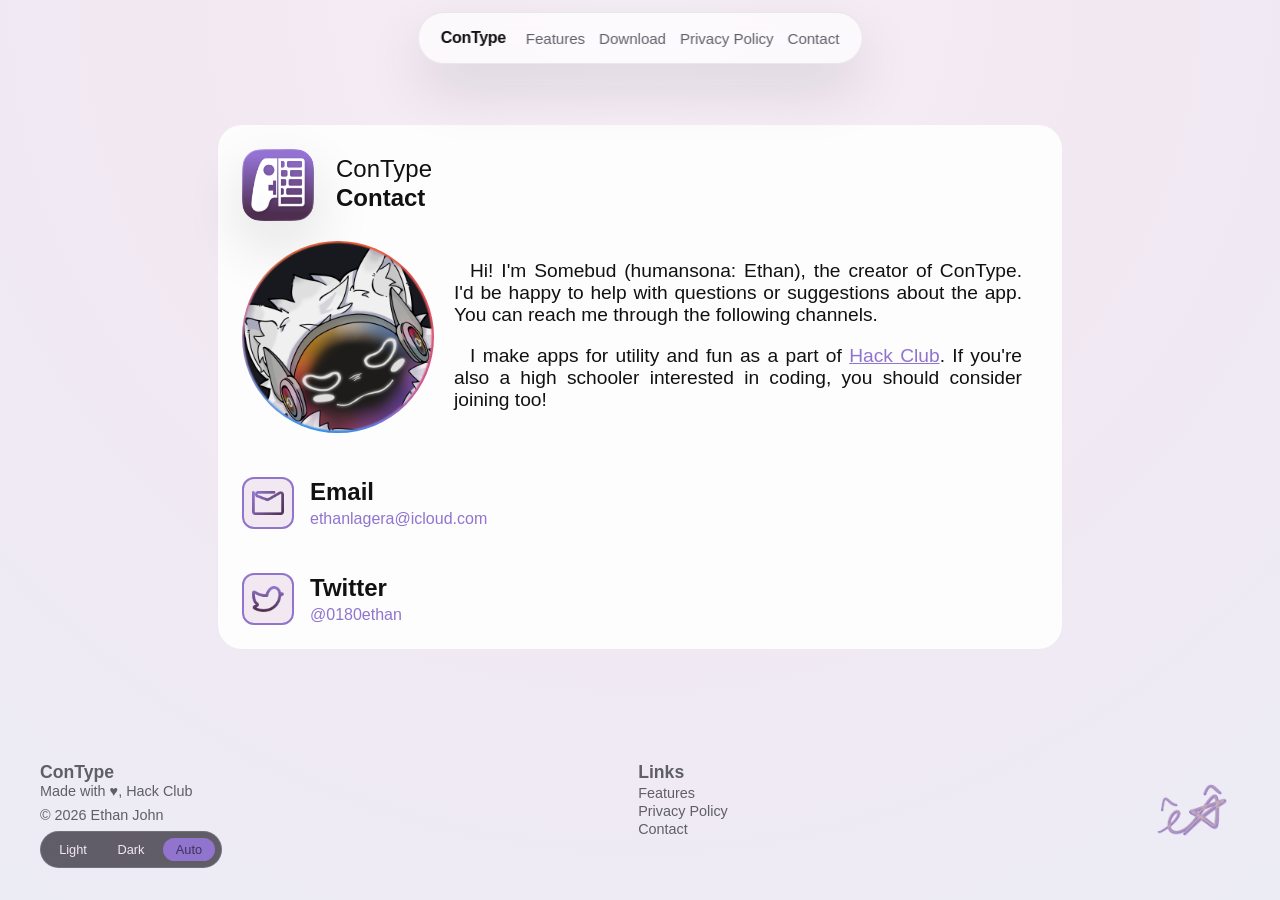
==== commit e507bdb4: "Updated mobile navbar styling" ====
--- a/contact/index.html
+++ b/contact/index.html
@@ -10,11 +10,29 @@
 	<body class="aux-page">
 		<div class="page-shell">
 			<header class="topbar">
-				<a class="brand" href="../index.html">ConType</a>
-				<nav class="topnav" aria-label="Primary">
-					<a href="../#features">Features</a>
-					<a href="../privacy-policy/">Privacy Policy</a>
-					<a href="#">Contact</a>
+				<div class="topbar-head">
+					<a class="brand" href="../index.html">ConType</a>
+					<button
+						type="button"
+						class="topnav-toggle"
+						aria-expanded="false"
+						aria-controls="primary-navigation"
+						aria-label="Toggle navigation"
+					>
+						<span></span>
+						<span></span>
+						<span></span>
+					</button>
+				</div>
+				<nav class="topnav" aria-label="Primary" data-topnav>
+					<div class="topnav-links" id="primary-navigation">
+						<a href="../#features">Features</a>
+						<a href="https://github.com/Somebud0180/ConType/releases/latest"
+							>Download</a
+						>
+						<a href="../privacy-policy/">Privacy Policy</a>
+						<a href="#">Contact</a>
+					</div>
 				</nav>
 			</header>
 
--- a/style.css
+++ b/style.css
@@ -153,6 +153,20 @@
 	max-width: calc(100% - 40px);
 }
 
+.topbar-head {
+	display: flex;
+	align-items: center;
+	gap: 12px;
+}
+
+.topbar-head .brand {
+	flex: 0 0 auto;
+}
+
+.topbar-head .topnav-toggle {
+	margin-left: auto;
+}
+
 .brand {
 	font-size: 1rem;
 	font-weight: 600;
@@ -161,9 +175,17 @@
 
 .topnav {
 	display: flex;
+	align-items: center;
+	justify-content: flex-end;
+	gap: 14px;
+}
+
+.topnav-links {
+	display: flex;
 	flex-wrap: wrap;
 	justify-content: flex-end;
 	gap: 14px;
+	min-width: 0;
 }
 
 .topnav a {
@@ -176,6 +198,51 @@
 .topnav a:hover,
 .topnav a:focus-visible {
 	color: var(--text-primary);
+}
+
+.topnav-toggle {
+	display: none;
+	align-items: center;
+	justify-content: center;
+	flex-direction: column;
+	gap: 4px;
+	padding: 0;
+	border: none;
+	background: transparent;
+	color: var(--text-primary);
+	cursor: pointer;
+	transition:
+		background-color 0.2s ease,
+		transform 0.2s ease;
+}
+
+.topnav-toggle:hover,
+.topnav-toggle:focus-visible {
+	background: rgba(255, 255, 255, 0.08);
+	outline: none;
+}
+
+.topnav-toggle span {
+	display: block;
+	width: 18px;
+	height: 2px;
+	border-radius: 999px;
+	background: currentColor;
+	transition:
+		transform 0.2s ease,
+		opacity 0.2s ease;
+}
+
+.topnav.is-open .topnav-toggle span:nth-child(1) {
+	transform: translateY(6px) rotate(45deg);
+}
+
+.topnav.is-open .topnav-toggle span:nth-child(2) {
+	opacity: 0;
+}
+
+.topnav.is-open .topnav-toggle span:nth-child(3) {
+	transform: translateY(-6px) rotate(-45deg);
 }
 
 .hero {
@@ -709,10 +776,6 @@
 		padding: var(--page-gutter) var(--page-gutter) 24px;
 	}
 
-	.topnav {
-		justify-content: flex-start;
-	}
-
 	.split-section {
 		row-gap: 4rem;
 	}
@@ -764,10 +827,6 @@
 		gap: 4px;
 	}
 
-	.topnav {
-		gap: 10px 14px;
-	}
-
 	.pill-button {
 		width: 100%;
 	}
@@ -808,3 +867,135 @@
 		padding: 8px 12px;
 	}
 }
+
+@media (max-width: 700px) {
+	:root {
+		--page-gutter: 14px;
+	}
+
+	.topbar {
+		left: 50%;
+		transform: none;
+		width: min(calc(100% - 28px), 300px);
+		max-width: none;
+		padding: 14px 16px;
+		flex-wrap: nowrap;
+		gap: 10px;
+		align-items: center;
+		transition:
+			width 0.22s ease,
+			padding 0.22s ease,
+			gap 0.22s ease,
+			border-radius 0.22s ease,
+			clip-path 0.22s ease,
+			transform 0.22s ease;
+		clip-path: inset(0 round 999px);
+	}
+
+	.topbar {
+		transform: translateX(-50%);
+	}
+
+	.topbar.is-open {
+		flex-direction: column;
+		align-items: stretch;
+		width: min(calc(100% - 28px), 300px);
+		gap: 8px;
+		padding: 12px 14px 14px;
+		border-radius: 28px !important;
+		clip-path: inset(0 round 28px);
+		overflow: hidden;
+	}
+
+	.topbar-head {
+		width: 100%;
+	}
+
+	.topnav {
+		width: auto;
+		justify-content: flex-end;
+		gap: 0;
+	}
+
+	.topnav-toggle {
+		display: inline-flex;
+		margin-left: auto;
+		position: static;
+		z-index: 2;
+	}
+
+	.topnav-links {
+		display: none;
+		width: 100%;
+		padding-top: 40px;
+		flex-direction: column;
+		align-items: center;
+		justify-content: flex-start;
+		gap: 2px;
+		text-align: center;
+	}
+
+	.topbar.is-open .topnav-links {
+		display: flex;
+	}
+
+	.topnav-links a {
+		display: inline-flex;
+		align-items: center;
+		justify-content: center;
+		width: auto;
+		min-width: min(100%, 180px);
+		font-size: 0.92rem;
+		padding: 2px 0;
+		border-radius: 999px;
+		background: transparent;
+	}
+
+	.navbar-padding {
+		margin-top: 88px;
+	}
+
+	.theme-picker {
+		gap: 4px;
+	}
+
+	.pill-button {
+		width: 100%;
+	}
+
+	.theme-picker button {
+		min-width: 48px;
+		padding: 8px 10px;
+		font-size: 0.86rem;
+	}
+
+	.hero-actions {
+		width: 100%;
+	}
+
+	.hero-content {
+		gap: 18px;
+	}
+
+	.split-panel {
+		padding: 22px;
+	}
+
+	.carousel-heading {
+		font-size: clamp(1.6rem, 8vw, 2.4rem);
+	}
+
+	.carousel-stage {
+		height: clamp(230px, 42svh, 420px);
+		padding: 12px 8px;
+	}
+
+	.carousel-slide-copy {
+		font-size: 0.98rem;
+	}
+
+	.carousel-dots {
+		gap: 8px;
+		padding: 8px 12px;
+	}
+}
